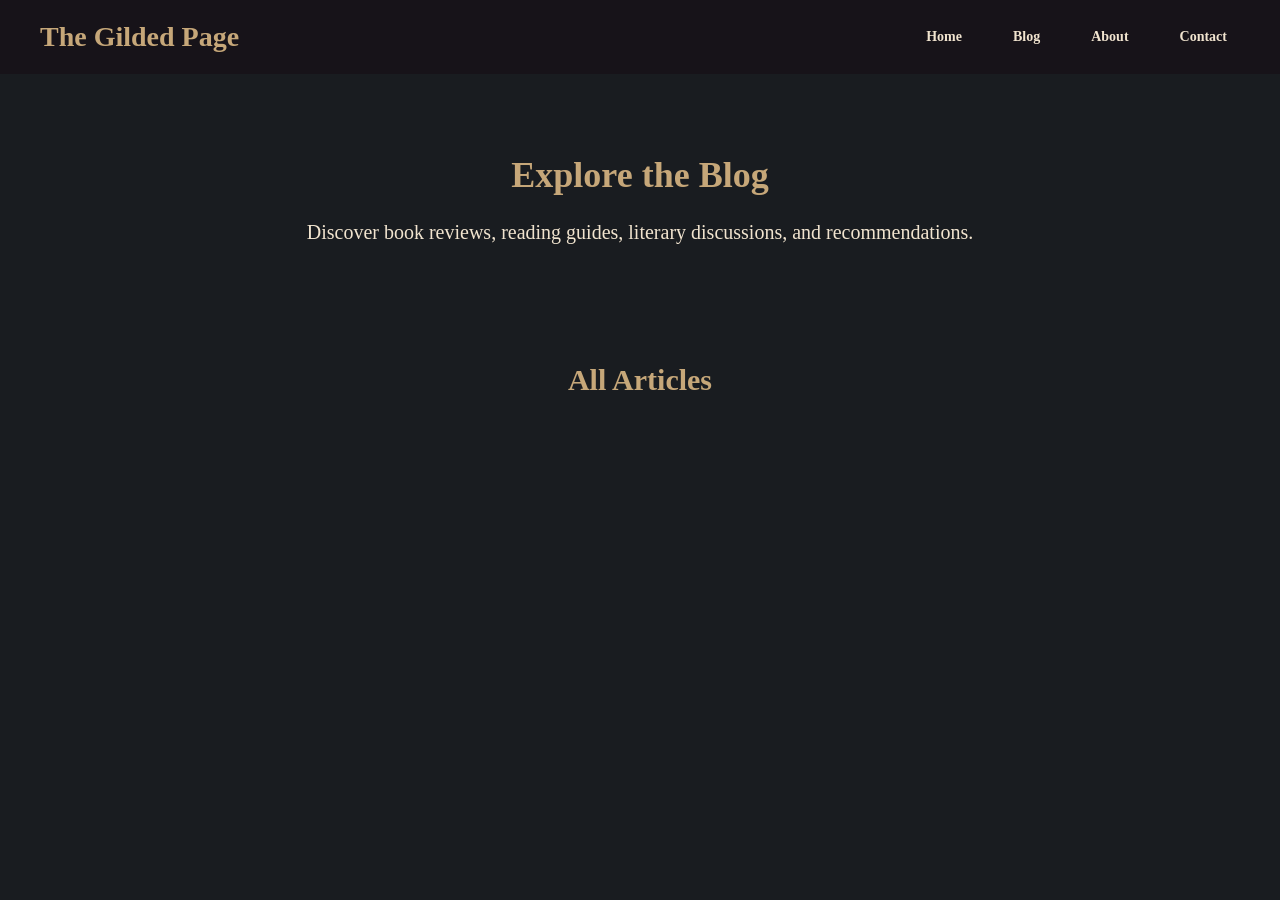
==== blog.html @ ff23e9cf "Changing site fully" ====
<html lang="en">
<head>
    <meta charset="UTF-8">
    <meta name="viewport" content="width=device-width, initial-scale=1.0">
    <title>The Gilded Page</title>
    <link rel="stylesheet" href="styles.css">
</head>
<body>
    <header>
        <nav class="navbar">
            <h1 class="logo">The Gilded Page</h1>
            <ul class="nav-links">
            <li><a href="index.html">Home</a></li>
            <li><a href="blog.html">Blog</a></li>
            <li><a href="about.html">About</a></li>
            <li><a href="contact.html">Contact</a></li>
        </ul>
        </nav>
    </header>
    <main>
    <section class="blog-intro">
        <h2>Explore the Blog</h2>
        <p>
            Discover book reviews, reading guides,
            literary discussions, and recommendations.
        </p>
    </section>
    <section class="blog-articles">
    <h2>All Articles</h2>

    <div class="article-grid">

    </div>
</section>
</main>
</body>
</html>
---- styles.css ----
/* General page styling */
body {
    margin: 0;
    background-color: #191C20;
    color: #F1E4CF;
    font-family: Georgia, serif;
}

/* Navigation bar */
.navbar {
    display: flex;
    justify-content: space-between;
    align-items: center;
    padding: 20px 40px;
    background-color: #171319;
}

/* Website name */
.logo {
    color: #C6A779;
    font-size: 28px;
    margin: 0;
}

/* Navigation links */
.nav-links {
    display: flex;
    gap: 25px;
    list-style: none;
    margin: 0;
    padding: 0;
}

/* Individual links */
.nav-links a {
    color: #F1E4CF;
    text-decoration: none;
    font-size: 14px;
    font-weight: bold;
    padding: 8px 12px;
    border: 1px solid transparent;
    border-radius: 5px;
    display: inline-block;
    transition: all 0.3s ease;
}

/* Hover effect */
.nav-links a:hover {
    color: #032912;
    background-color: #C6A779;
    border: 1px solid #C6A779;
    box-shadow: 0 0 10px rgba(198, 167, 121, 0.3);
}

/* Hero banner */
.hero img {
    width: 100%;
    height: 450px;
    object-fit: cover;
    display: block;
}
.welcome {
    text-align: center;
    padding: 5px 20px 5px;
    background-color: #191C20;
}

.welcome h2 {
    color: #C6A779;
    font-size: 36px;
    margin-bottom: 20px;
    text-align: center;
}

.welcome .tagline {
    color: #F1E4CF;
    font-size: 26px;
    font-style: italic;
}

.welcome p {
    max-width: 650px;
    margin: 10px auto;
    line-height: 1.6;
}

/* Explore the Blog section */
.explore {
    padding: 5px 40px 30px;
    text-align: center;
    background-color: #191C20;
}

.explore h2 {
    color: #C6A779;
    font-size: 36px;
    margin-bottom: 35px;
}

.category-grid {
    display: grid;
    grid-template-columns: repeat(4, 1fr);
    gap: 20px;
}

/* Individual category cards */
.category-card {
    background-color: #501C2B;
    border: 2px solid #C6A779;
    border-radius: 8px;
    overflow: hidden;
    text-decoration: none;
    transition: transform 0.3s ease, box-shadow 0.3s ease;
}

/* Category images */
.category-card img {
    width: 100%;
    height: 220px;
    object-fit: cover;
    display: block;
}

/* Category titles */
.category-card h3 {
    color: #F1E4CF;
    font-size: 18px;
    padding: 15px;
    margin: 0;
}

/* Category card hover effect */
.category-card:hover {
    transform: translateY(-8px);
    box-shadow: 0 8px 20px rgba(198, 167, 121, 0.25);
}

@media (max-width: 900px) {
    .category-grid {
        grid-template-columns: repeat(2, 1fr);
    }
}

@media (max-width: 600px) {
    .category-grid {
        grid-template-columns: 1fr;
    }
}


/* Latest from the Blog section */
.latest-posts {
    padding: 20px 40px 60px;
    background-color: #191C20;
    text-align: center;
}

.latest-posts h2 {
    color: #C6A779;
    font-size: 36px;
    margin-bottom: 35px;
}

/* Featured and recent articles layout */
.posts-layout {
    display: grid;
    grid-template-columns: 2fr 1fr;
    gap: 25px;
    text-align: left;
}

/* Two smaller articles */
.recent-posts {
    display: grid;
    grid-template-rows: repeat(2, 1fr);
    gap: 20px;
    height: 500px;
}


/* Blog article cards */
.featured-post,
.recent-post {
    background-color: #501C2B;
    border: 2px solid #C6A779;
    border-radius: 8px;
    overflow: hidden;
    min-height: 0;
}

/* Featured article layout */
.featured-post {
    display: grid;
    grid-template-rows: minmax(0, 1fr) auto;
    height: 500px;
}

.recent-post {
    display: grid;
    grid-template-rows: minmax(0, 1fr) auto;
}

/* Featured article image */
.featured-post img {
    width: 100%;
    height: 100%;
    min-height: 0;
    object-fit: cover;
    display: block;
}

/* Smaller article images */
.recent-post img {
    width: 100%;
    height: 100%;
    min-height: 0;
    object-fit: cover;
    display: block;
}


/* Article text */
.post-content {
    padding: 20px;
}

.featured-post .post-content {
    padding: 10px 15px;
}

/* Smaller article text */
.recent-post .post-content {
    padding: 8px 12px;
}

.recent-post .post-content h3 {
    font-size: 18px;
    margin: 4px 0;
}

/* Article categories */
.post-category {
    color: #C6A779;
    font-size: 14px;
    font-weight: bold;
}

/* Article titles */
.post-content h3 {
    color: #F1E4CF;
    margin: 10px 0;
}

/* Read More links */
.post-content a {
    color: #C6A779;
    text-decoration: none;
    font-weight: bold;
}

.post-content a:hover {
    text-decoration: underline;
}


/* Latest posts on tablets and phones */
@media (max-width: 900px) {
    .posts-layout {
        grid-template-columns: 1fr;
    }

    .recent-posts {
        grid-template-columns: repeat(2, 1fr);
        grid-template-rows: auto;
    }
}

@media (max-width: 600px) {
    .recent-posts {
        grid-template-columns: 1fr;
    }
}

/* Blog Page Introduction */

.blog-intro {
    text-align: center;
    padding: 50px 20px;
}

.blog-intro h2 {
    color: #C6A779;
    font-size: 36px;
    margin-bottom: 20px;
}

.blog-intro p {
    color: #F1E4CF;
    font-size: 20px;
    line-height: 1.6;
}


/* Blog Article Grid */

.blog-articles {
    padding: 20px 40px 60px;
}

.blog-articles h2 {
    color: #C6A779;
    font-size: 30px;
    text-align: center;
    margin-bottom: 35px;
}

.article-grid {
    display: grid;
    grid-template-columns: repeat(3, 1fr);
    gap: 25px;
}
@media (max-width: 900px) {
    .article-grid {
        grid-template-columns: repeat(2, 1fr);
    }
}

@media (max-width: 600px) {
    .article-grid {
        grid-template-columns: 1fr;
    }
}
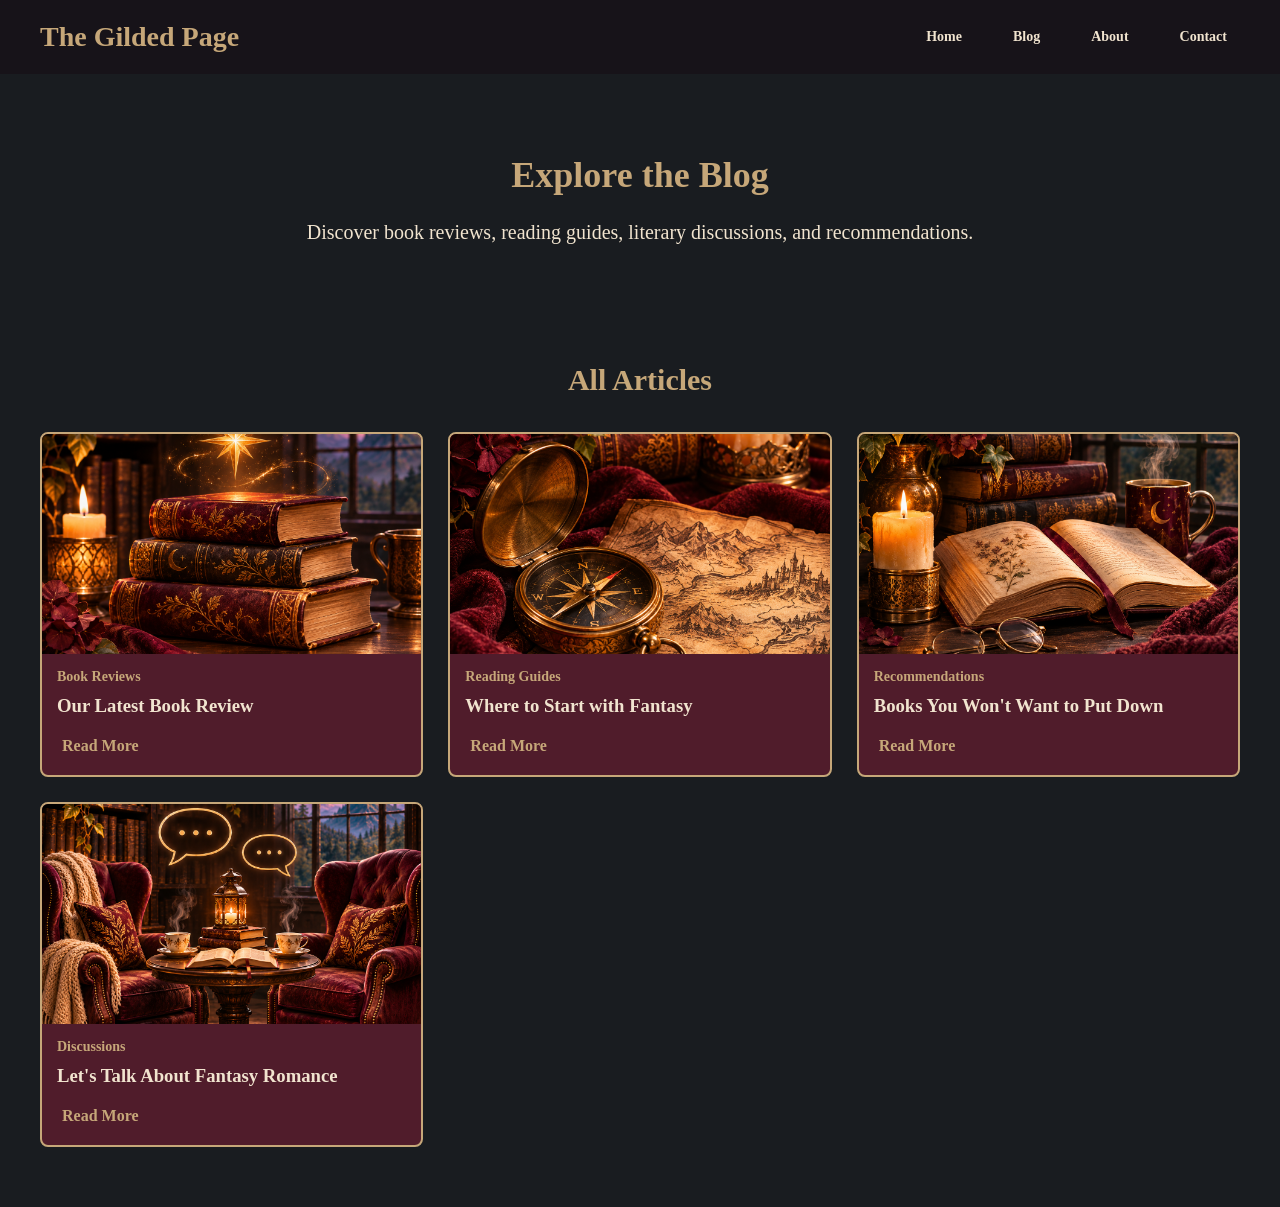
==== commit b17d87a7: "Final upload before graduation" ====
--- a/blog.html
+++ b/blog.html
@@ -6,16 +6,9 @@
     <link rel="stylesheet" href="styles.css">
 </head>
 <body>
+    <div id="navbar-container"></div>
     <header>
-        <nav class="navbar">
-            <h1 class="logo">The Gilded Page</h1>
-            <ul class="nav-links">
-            <li><a href="index.html">Home</a></li>
-            <li><a href="blog.html">Blog</a></li>
-            <li><a href="about.html">About</a></li>
-            <li><a href="contact.html">Contact</a></li>
-        </ul>
-        </nav>
+        
     </header>
     <main>
     <section class="blog-intro">
@@ -27,11 +20,12 @@
     </section>
     <section class="blog-articles">
     <h2>All Articles</h2>
-
     <div class="article-grid">
-
     </div>
-</section>
+    </section>
 </main>
+    <script src="posts.js"></script>
+    <script src="blog.js"></script>
+    <script src="navbar.js"></script>
 </body>
 </html>
--- a/styles.css
+++ b/styles.css
@@ -132,8 +132,8 @@
 
 /* Category card hover effect */
 .category-card:hover {
-    transform: translateY(-8px);
-    box-shadow: 0 8px 20px rgba(198, 167, 121, 0.25);
+    transform: translateY(-5px);
+    box-shadow: 0 0 15px rgba(198, 167, 121, 0.4);
 }
 
 @media (max-width: 900px) {
@@ -187,6 +187,14 @@
     border-radius: 8px;
     overflow: hidden;
     min-height: 0;
+    cursor: pointer;
+    transition: transform 0.3s ease, box-shadow 0.3s ease;
+}
+
+.featured-post:hover,
+.recent-post:hover {
+    transform: translateY(-5px);
+    box-shadow: 0 0 15px rgba(198, 167, 121, 0.4);
 }
 
 /* Featured article layout */
@@ -330,4 +338,97 @@
     .article-grid {
         grid-template-columns: 1fr;
     }
+}
+.article-card img {
+    width: 100%;
+    height: 220px;
+    object-fit: cover;
+    display: block;
+}
+
+.article-card {
+    background-color: #501C2B;
+    border: 2px solid #C6A779;
+    border-radius: 8px;
+    overflow: hidden;
+    display: flex;
+    flex-direction: column;
+    cursor: pointer;
+    transition: transform 0.3s ease;
+    transition: transform 0.3s ease, box-shadow 0.3s ease;
+}
+.article-card:hover {
+    transform: translateY(-5px);
+    box-shadow: 0 0 15px rgba(198, 167, 121, 0.4);
+}
+.article-card .post-category {
+    display: block;
+    margin: 15px 15px 0;
+}
+
+.article-card h3 {
+    margin: 10px 15px 20px;
+}
+@media (max-width: 900px) {
+    .article-grid {
+        grid-template-columns: repeat(2, 1fr);
+    }
+}
+
+@media (max-width: 600px) {
+    .article-grid {
+        grid-template-columns: 1fr;
+    }
+}
+.article-card a {
+    display: inline-block;
+    color: #C6A779;
+    font-weight: bold;
+    text-decoration: none;
+    margin: 10px 20px 20px;
+    display: flex;
+flex-direction: column;
+margin-top: auto;
+}
+.article-card a:hover {
+    text-decoration: underline;
+}
+#article-content {
+    line-height: 1.8;
+     font-size: 18px;
+    color: #F5EDE3;
+}
+.article-page {
+    max-width: 900px;
+    margin: 40px auto;
+    padding: 20px;
+}
+.article-header h1 {
+    color: #C6A779;
+    font-size: 36px;
+    text-align: center;
+    margin-bottom: 25px;
+}
+#article-image {
+    display: block;
+    max-width: 100%;
+    height: auto;
+    margin: 0 auto 30px;
+    border-radius: 8px;
+    max-height: 450px;
+}
+.full-article {
+    background-color: #501C2B;
+    border: 2px solid #C6A779;
+    border-radius: 10px;
+    padding: 30px;
+}
+
+.back-to-blog {
+    display: inline-block;
+    color: #C6A779;
+    text-decoration: none;
+    font-size: 16px;
+    font-weight: bold;
+    margin-bottom: 20px;
 }
